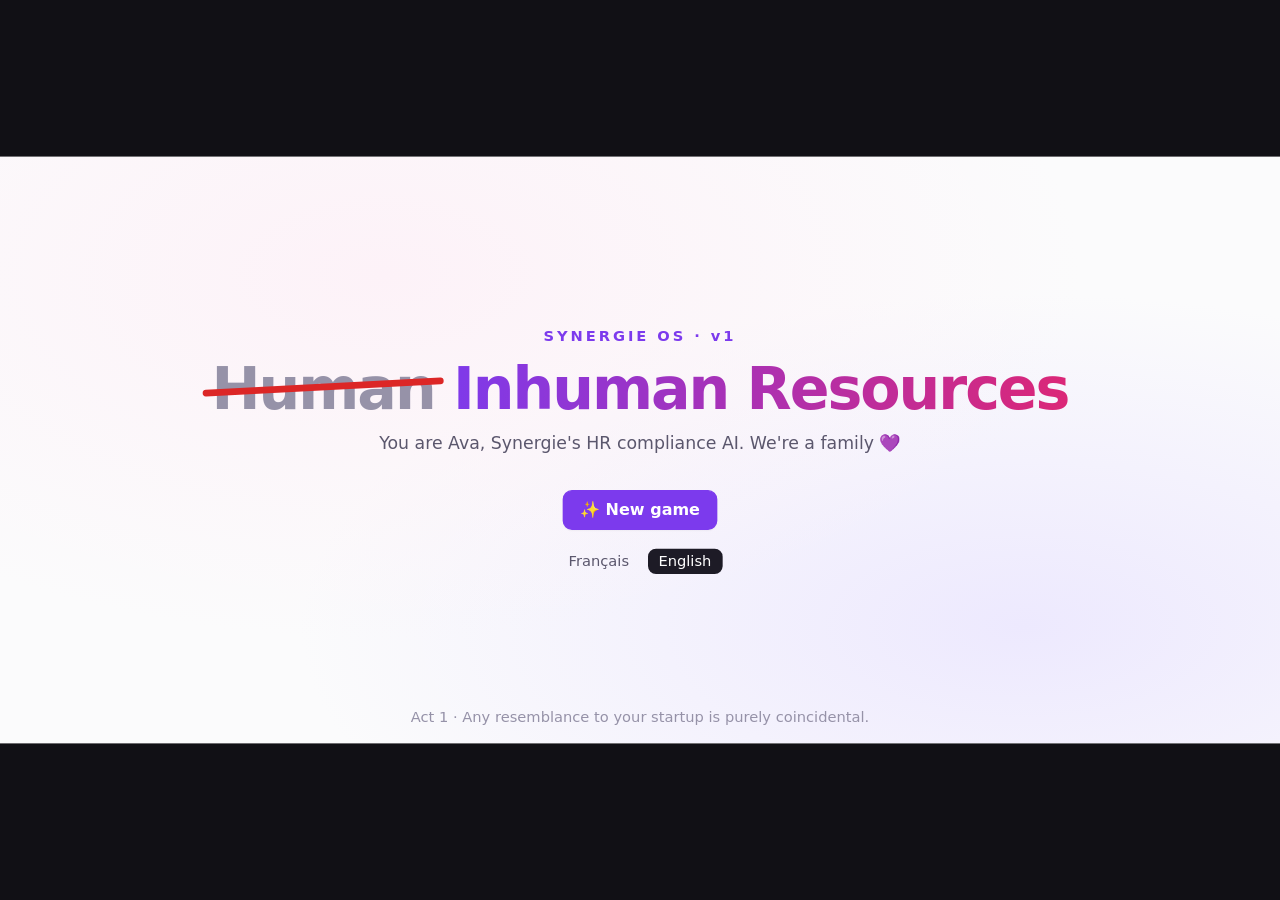
==== jouer/index.html @ 22c77c72 "Site du 2026-10-25 (64e0f0e)" ====
<!doctype html>
<html lang="fr">
<head>
  <meta charset="utf-8" />
  <meta name="viewport" content="width=device-width, initial-scale=1, viewport-fit=cover, user-scalable=no" />
  <meta name="theme-color" content="#111015" />
  <link rel="manifest" href="./manifest.webmanifest" />
  <link rel="icon" type="image/png" href="./icones/icone-192.png" />
  <link rel="apple-touch-icon" href="./icones/icone-180.png" />
  <meta name="apple-mobile-web-app-capable" content="yes" />
  <meta name="mobile-web-app-capable" content="yes" />
  <meta name="apple-mobile-web-app-status-bar-style" content="black-translucent" />
  <meta name="apple-mobile-web-app-title" content="Inhumaines" />
  <title>Ressources Inhumaines</title>
  <script type="module" crossorigin src="./assets/index-CzTpB_Ag.js"></script>
  <link rel="stylesheet" crossorigin href="./assets/index-8-Goravs.css">
</head>
<body>
  <div id="app"></div>
</body>
</html>
---- jouer/assets/index-8-Goravs.css ----
:root{--fond:#fbfbfc;--panneau:#fff;--rail:#1c1a24;--cote:#f4f3f7;--bord:#e8e6ef;--bord-fort:#d9d6e3;--texte:#1d1b26;--texte-2:#5b576d;--texte-3:#9692a8;--violet:#7c3aed;--violet-clair:#f3effe;--violet-moyen:#ddd3fc;--rose:#ec4899;--vert:#16a34a;--vert-clair:#ecfdf3;--rouge:#dc2626;--rouge-clair:#fef2f2;--ambre:#d97706;--ambre-clair:#fffbeb;--cyan:#3ff0ff;--nuit:#0d0b14;--degrade:linear-gradient(135deg, #8b5cf6, #ec4899);--ombre:0 1px 2px #1410280f, 0 2px 8px #1410280a;--ombre-haute:0 12px 40px #1410282e;--r:8px;--mono:ui-monospace, "SF Mono", Menlo, monospace;-webkit-font-smoothing:antialiased;-webkit-tap-highlight-color:transparent;font-family:-apple-system,BlinkMacSystemFont,SF Pro Text,Inter,Segoe UI,system-ui,sans-serif}*{box-sizing:border-box}html,body{overscroll-behavior:none;background:#111015;height:100%;margin:0;overflow:hidden}body{touch-action:manipulation;-webkit-user-select:none;user-select:none}button{font:inherit;color:inherit;cursor:pointer;background:0 0;border:0;padding:0}input{font:inherit}.scene-cadre{position:fixed;inset:0}.scene-zone{top:env(safe-area-inset-top);right:env(safe-area-inset-right);bottom:env(safe-area-inset-bottom);left:env(safe-area-inset-left);justify-content:center;align-items:center;display:flex;position:absolute}.tourner{z-index:100;color:#e2e8f0;text-align:center;font:600 17px/1.4 var(--sans,system-ui);background:#111015;flex-direction:column;justify-content:center;align-items:center;gap:14px;padding:30px;display:flex;position:absolute;inset:0}.tourner-ico{font-size:54px;animation:2.4s ease-in-out infinite tourner}@keyframes tourner{0%,30%{transform:rotate(0)}60%,to{transform:rotate(-90deg)}}.scene{background:var(--fond);width:960px;height:440px;color:var(--texte);transform-origin:50%;flex:none;font-size:12px;line-height:1.4;position:relative;overflow:hidden}.scene.arrondie{border-radius:14px}.bureau{height:100%;display:flex}.rail{background:var(--rail);flex-direction:column;flex:none;align-items:center;gap:6px;width:52px;padding:10px 0 8px;display:flex}.rail-logo{background:var(--degrade);color:#fff;border-radius:9px;place-items:center;width:32px;height:32px;margin-bottom:6px;font-size:15px;font-weight:800;display:grid;box-shadow:0 2px 10px #ec489959}.rail-app{color:#cfcbe0;border-radius:10px;place-items:center;width:38px;height:38px;font-size:17px;transition:background .15s;display:grid;position:relative}.rail-app:hover{background:#ffffff14}.rail-app.on{background:#ffffff24;box-shadow:inset 0 0 0 1px #ffffff1f}.rail-app.on:before{content:"";background:#fff;border-radius:2px;width:3px;position:absolute;top:9px;bottom:9px;left:-7px}.rail-app.rail-console{color:var(--cyan)}.rail-app.rail-console.on{background:#3ff0ff24}.rail-app.rail-console.on:before{background:var(--cyan)}.rail-app .pastille{background:var(--rouge);color:#fff;border:2px solid var(--rail);border-radius:8px;place-items:center;min-width:16px;height:16px;padding:0 4px;font-size:11px;font-weight:700;display:grid;position:absolute;top:-2px;right:-3px}.rail-bas{flex-direction:column;align-items:center;gap:6px;margin-top:auto;display:flex}.rail-ava{cursor:pointer;--c1:var(--cyan);--c2:#0e7490;--halo:34, 211, 238;--pouls:3.2s;background:radial-gradient(circle at 35% 35%, #fff, var(--c1) 45%, var(--c2));width:30px;height:30px;box-shadow:0 0 0 2px var(--rail), 0 0 0 3.5px #22c55e;animation:respire var(--pouls) ease-in-out infinite;border:0;border-radius:50%;padding:0;transition:background .8s;position:relative}.rail-ava.inquiete{--c1:#fbbf24;--c2:#b45309;--halo:251, 191, 36;--pouls:1.8s}.rail-ava.alerte{--c1:#f87171;--c2:#991b1b;--halo:248, 113, 113;--pouls:.9s;box-shadow:0 0 0 2px var(--rail), 0 0 0 3.5px #ef4444}@keyframes respire{0%,to{filter:drop-shadow(0 0 2px rgba(var(--halo), .35));transform:scale(1)}50%{filter:drop-shadow(0 0 9px rgba(var(--halo), .8));transform:scale(1.06)}}.rail-ava.tressaille{animation:.5s linear tressaille}.rail-ava.eclat{animation:.6s ease-out eclat}.rail-ava.vertige{animation:1.5s cubic-bezier(.3,1.4,.5,1) vertige}@keyframes tressaille{0%,to{transform:none}15%{filter:hue-rotate(140deg)saturate(2);transform:translate(-3px)scale(.92)}35%{transform:translate(3px)}55%{transform:translate(-2px)}75%{transform:translate(1px)}}@keyframes eclat{0%{filter:brightness()}30%{filter:brightness(1.8) drop-shadow(0 0 12px rgba(var(--halo), 1));transform:scale(1.15)}to{filter:none;transform:none}}@keyframes vertige{0%{transform:rotate(0)}70%{transform:rotate(1080deg)scale(.8)}85%{transform:rotate(1060deg)scale(1.1)}to{transform:rotate(1080deg)}}.orbe-panneau{z-index:40;color:#e6e3f0;width:250px;box-shadow:var(--ombre-haute);background:#14121c;border:1px solid #2a2638;border-radius:12px;padding:11px 13px;font-size:12px;animation:.18s monte;position:absolute;bottom:8px;left:58px}.orbe-tete{justify-content:space-between;align-items:center;margin-bottom:4px;display:flex}.orbe-tete b{letter-spacing:.08em;text-transform:uppercase;color:var(--cyan);font-size:12px}.orbe-tete .bouton-icone{color:#9a96ad;width:22px;height:22px}.orbe-pensee{color:#fff;margin:4px 0 10px;font-size:12.5px;font-style:italic;line-height:1.4}.orbe-ligne{color:#b9b5c9;justify-content:space-between;align-items:center;gap:10px;padding:3px 0;display:flex}.orbe-ligne b{color:#fff}.orbe-jauge{background:#2a2638;border-radius:3px;flex:1;max-width:120px;height:6px;overflow:hidden}.orbe-jauge i{background:var(--cyan);height:100%;transition:width .6s;display:block}.orbe-jauge i.inquiete{background:#fbbf24}.orbe-jauge i.alerte{background:#ef4444}.orbe-sous{text-transform:uppercase;letter-spacing:.08em;color:#7d7891;margin-top:8px;font-size:11px}.orbe-gens{flex-wrap:wrap;gap:6px;margin-top:4px;display:flex}.orbe-gens span{align-items:center;gap:4px;display:inline-flex}.orbe-gens i{color:#7d7891}.principal{flex-direction:column;flex:1;min-width:0;display:flex}.barre{border-bottom:1px solid var(--bord);background:var(--panneau);flex:none;align-items:center;gap:10px;height:38px;padding:0 12px;display:flex}.recherche{background:var(--cote);max-width:360px;height:26px;color:var(--texte-3);border-radius:7px;flex:1;align-items:center;gap:6px;padding:0 9px;font-size:11.5px;display:flex}.kbd{border:1px solid var(--bord-fort);background:#fff;border-radius:4px;margin-left:auto;padding:0 4px;font-size:11px}.barre-droite{align-items:center;gap:8px;margin-left:auto;display:flex}.puce{white-space:nowrap;border-radius:7px;align-items:center;gap:5px;height:24px;padding:0 8px;font-size:11px;font-weight:600;display:flex}.puce.jour{background:var(--violet-clair);color:var(--violet)}.puce.heure{background:var(--cote);color:var(--texte);font-variant-numeric:tabular-nums;justify-content:center;min-width:62px}.puce.v2{background:var(--rouge-clair);color:var(--rouge)}.puce.credits{background:var(--ambre-clair);color:var(--ambre)}.bouton-icone{width:28px;height:28px;color:var(--texte-2);border-radius:7px;place-items:center;font-size:14px;display:grid}.bouton-icone:hover{background:var(--cote)}.epingle{color:#86198f;cursor:pointer;background:linear-gradient(90deg,#fdf2f8,#f5f3ff);border-bottom:1px solid #f0e4f5;flex:none;align-items:center;gap:7px;padding:5px 12px;font-size:11.5px;display:flex}.epingle b{font-weight:700}.epingle span.txt{white-space:nowrap;text-overflow:ellipsis;flex:1;overflow:hidden}.epingle{animation:.6s cubic-bezier(.2,.9,.3,1.2) epingle-arrive,1.6s ease-out .3s epingle-lueur}.epingle .punaise{animation:.7s cubic-bezier(.3,1.6,.5,1) .15s both punaise;display:inline-block}.epingle span.txt{animation:.5s ease-out .2s both epingle-texte}@keyframes epingle-arrive{0%{opacity:0;transform:translateY(-100%)}to{opacity:1;transform:none}}@keyframes epingle-lueur{0%{box-shadow:inset 0 0 0 999px #d946ef38}to{box-shadow:inset 0 0 0 999px #d946ef00}}@keyframes punaise{0%{opacity:0;transform:translateY(-14px)rotate(-35deg)scale(1.4)}60%{opacity:1;transform:translateY(1px)rotate(8deg)scale(.95)}to{transform:none}}@keyframes epingle-texte{0%{opacity:0;transform:translate(10px)}to{opacity:1;transform:none}}.appli{flex:1;min-height:0;display:flex;position:relative}.avatar{color:#fff;border-radius:50%;flex:none;place-items:center;font-weight:700;display:grid;position:relative}.avatar.carre{border-radius:28%}.tag{white-space:nowrap;border-radius:5px;align-items:center;gap:3px;padding:1px 6px;font-size:11px;font-weight:600;display:inline-flex}.tag.frais{color:#6d28d9;background:#ede9fe}.tag.conge{color:#166534;background:#dcfce7}.tag.teletravail{color:#075985;background:#e0f2fe}.tag.materiel{color:#92400e;background:#fef3c7}.tag.contestation{color:#991b1b;background:#fee2e2}.tag.formation{color:#9d174d;background:#fce7f3}.tag.autre{color:#475569;background:#f1f5f9}.bouton{border:1px solid var(--bord-fort);white-space:nowrap;background:#fff;border-radius:7px;align-items:center;gap:6px;height:30px;padding:0 12px;font-size:12px;font-weight:600;display:inline-flex;box-shadow:0 1px 1px #00000008}.bouton:hover{background:var(--cote)}.bouton.primaire{background:var(--violet);color:#fff;border-color:var(--violet)}.bouton.primaire:hover{background:#6d28d9}.bouton.valider{background:var(--vert);color:#fff;border-color:var(--vert)}.bouton.valider:hover{background:#15803d}.bouton.refuser{color:var(--rouge);border-color:#fecaca}.bouton.refuser:hover{background:var(--rouge-clair)}.bouton.ia{color:var(--violet);border-color:var(--violet-moyen);background:linear-gradient(90deg,#f5f3ff,#fdf2f8)}.bouton:disabled{opacity:.45;pointer-events:none}.vide{text-align:center;color:var(--texte-3);margin:auto;padding:20px}.vide .grand{margin-bottom:6px;font-size:34px}.vide b{color:var(--texte-2);margin-bottom:2px;font-size:13px;display:block}.defile{scrollbar-width:none;overflow-y:auto}.defile::-webkit-scrollbar{display:none}.sous{color:var(--texte-3);font-size:11px}.liste{border-right:1px solid var(--bord);background:var(--panneau);flex-direction:column;flex:none;width:228px;display:flex}.liste-tete{border-bottom:1px solid var(--bord);align-items:center;gap:6px;padding:9px 12px 7px;display:flex}.liste-tete h2{margin:0;font-size:13px}.compte{background:var(--cote);color:var(--texte-2);border-radius:9px;padding:0 7px;font-size:11px;font-weight:600}.filtres{border-bottom:1px solid var(--bord);gap:4px;padding:6px 10px;display:flex}.filtre{color:var(--texte-2);border-radius:6px;padding:2px 8px;font-size:11px;font-weight:500}.filtre.on{background:var(--texte);color:#fff}.ligne{cursor:pointer;border-bottom:1px solid #f3f2f7;align-items:center;gap:9px;padding:8px 12px;display:flex;position:relative}.ligne:hover{background:#faf9fd}.ligne.on{background:var(--violet-clair)}.ligne.on:before{content:"";background:var(--violet);width:3px;position:absolute;top:0;bottom:0;left:0}.ligne.nouveau .ligne-titre:after{content:"";background:var(--violet);vertical-align:middle;border-radius:50%;width:6px;height:6px;margin-left:5px;display:inline-block}.ligne-corps{flex:1;min-width:0}.ligne-titre{white-space:nowrap;text-overflow:ellipsis;font-size:12px;font-weight:600;overflow:hidden}.ligne-sous{align-items:center;gap:5px;margin-top:2px;display:flex}.ligne-sous .sous{white-space:nowrap;text-overflow:ellipsis;overflow:hidden}.etat{text-align:center;flex:none;width:18px;font-size:15px}.ligne.traite{opacity:.55}.attente{border-top:1px solid var(--bord);color:var(--texte-3);align-items:center;gap:8px;margin-top:auto;padding:8px 12px;font-size:11px;display:flex}.fiche{flex-direction:column;flex:1;min-width:0;display:flex;position:relative}.fiche-defile{flex-direction:column;flex:1;gap:8px;padding:10px 14px 8px;display:flex}.fil{color:var(--texte-3);align-items:center;gap:4px;font-size:11px;display:flex}.fil b{color:var(--texte-2);font-weight:600}.fiche-tete{align-items:center;gap:8px;display:flex}.fiche-tete h1{letter-spacing:-.01em;margin:0;font-size:16px}.montant{color:var(--violet);font-variant-numeric:tabular-nums;margin-left:auto;font-size:16px;font-weight:700}.statut{background:var(--ambre-clair);color:#92400e;white-space:nowrap;border-radius:10px;padding:2px 8px;font-size:11px;font-weight:600}.statut.ok{background:var(--vert-clair);color:#166534}.statut.non{background:var(--rouge-clair);color:#991b1b}.demandeur{background:var(--panneau);border:1px solid var(--bord);border-radius:var(--r);align-items:center;gap:10px;padding:8px 10px;display:flex}.visio{border-radius:10px;flex:none;width:44px;height:44px;position:relative;overflow:hidden}.visio .rec{background:#ef4444;border-radius:50%;width:7px;height:7px;animation:1.6s infinite rec;position:absolute;top:4px;right:4px;box-shadow:0 0 0 2px #ffffffb3}@keyframes rec{50%{opacity:.3}}.bulle{background:var(--cote);color:var(--texte);border-radius:3px 10px 10px;flex:1;padding:6px 9px;font-size:12px}.kpis{text-align:right;flex:none;gap:12px;display:flex}.kpi{color:var(--texte-3);font-size:11px;line-height:1.2}.kpi b{color:var(--texte);font-size:13px;display:block}.pieces{grid-template-columns:repeat(auto-fit,minmax(170px,1fr));gap:8px;display:grid}.piece{background:var(--panneau);border:1px solid var(--bord);border-radius:var(--r);min-width:0;box-shadow:var(--ombre);padding:7px 9px 8px}.piece-tete{color:var(--texte-2);align-items:center;gap:6px;margin-bottom:4px;font-size:11px;font-weight:600;display:flex}.piece-tete .ico{color:#fff;border-radius:3px;flex:none;place-items:center;width:18px;height:20px;font-size:8px;font-weight:800;display:grid}.champ{cursor:pointer;border-radius:5px;align-items:center;gap:6px;min-height:26px;margin:0 -5px;padding:4px 5px;font-size:11.5px;transition:background .12s;display:flex}.champ:hover{background:#f7f5fc}.champ .lab{color:var(--texte-3);flex:0 auto;min-width:64px;max-width:55%}.champ .val{text-align:right;overflow-wrap:anywhere;flex:1;min-width:0;font-weight:600}.champ.choisi{background:#fef9c3;box-shadow:inset 0 0 0 1.5px #facc15}.champ.relie{background:#fee2e2;box-shadow:inset 0 0 0 1.5px #f87171}.champ.secoue{animation:.3s secoue}@keyframes secoue{25%{transform:translate(-3px)}75%{transform:translate(3px)}}.piece-note{color:var(--texte-3);border-top:1px dashed var(--bord);margin-top:4px;padding-top:4px;font-size:11px;font-style:italic}.aide-lien{color:var(--texte-3);align-items:center;gap:5px;font-size:11px;display:flex}.trouvees{flex-direction:column;gap:4px;display:flex}.trouvee{background:var(--rouge-clair);color:#b91c1c;border:1px solid #fecaca;border-radius:6px;align-items:center;gap:6px;padding:4px 8px;font-size:11.5px;font-weight:600;display:flex}.actions{border-top:1px solid var(--bord);background:var(--panneau);flex:none;align-items:center;gap:7px;padding:8px 14px;display:flex}.verdict{color:var(--texte-2);align-items:center;gap:8px;font-size:12px;display:flex}.tampon{letter-spacing:.08em;pointer-events:none;opacity:.88;z-index:3;border:4px solid;border-radius:8px;padding:2px 12px;font-size:26px;font-weight:900;animation:.28s cubic-bezier(.2,1.6,.4,1) tampon;position:absolute;top:46px;right:26px;transform:rotate(-14deg)scale(1)}.tampon.ok{color:var(--vert);border-color:var(--vert)}.tampon.non{color:var(--rouge);border-color:var(--rouge)}@keyframes tampon{0%{opacity:0;transform:rotate(-14deg)scale(2.4)}}.voile{z-index:20;-webkit-backdrop-filter:blur(1.5px);backdrop-filter:blur(1.5px);background:#14102847;justify-content:center;align-items:center;animation:.15s fondu;display:flex;position:absolute;inset:0}@keyframes fondu{0%{opacity:0}}.modale{background:var(--panneau);width:470px;max-width:calc(100% - 24px);max-height:380px;box-shadow:var(--ombre-haute);border-radius:12px;flex-direction:column;animation:.18s monte;display:flex;overflow:hidden}@keyframes monte{0%{opacity:0;transform:translateY(8px)}}.modale-tete{border-bottom:1px solid var(--bord);padding:12px 14px 8px}.modale-tete h3{margin:0;font-size:14px}.modale-corps{padding:6px;overflow-y:auto}.modale-section{text-transform:uppercase;letter-spacing:.06em;color:var(--texte-3);padding:8px 8px 4px;font-size:11px;font-weight:700}.motif{text-align:left;border-radius:7px;align-items:flex-start;gap:8px;width:100%;padding:7px 8px;font-size:12px;display:flex}.motif:hover{background:var(--violet-clair)}.motif .code{font-family:var(--mono);color:var(--violet);background:var(--violet-clair);border-radius:4px;flex:none;margin-top:1px;padding:1px 5px;font-size:11px}.modale-pied{border-top:1px solid var(--bord);justify-content:flex-end;gap:6px;padding:8px 12px;display:flex}.chat-cote{color:#e9dcea;background:#3f0e40;flex-direction:column;flex:none;width:190px;padding:10px 0;display:flex}.chat-cote.theme{background:#19171d}.chat-espace{color:#fff;border-bottom:1px solid #ffffff1a;align-items:center;gap:6px;margin-bottom:6px;padding:0 14px 8px;font-size:14px;font-weight:800;display:flex}.chat-section{opacity:.7;padding:8px 14px 3px;font-size:11px;font-weight:600}.canal{opacity:.8;cursor:pointer;align-items:center;gap:6px;padding:3px 14px;font-size:12.5px;display:flex}.canal:hover{background:#ffffff0f}.canal.on{opacity:1;color:#fff;background:#1164a3}.canal.nonlu{opacity:1;color:#fff;font-weight:700}.canal .n{color:#fff;background:#e01e5a;border-radius:9px;margin-left:auto;padding:0 6px;font-size:11px;font-weight:700}.chat-fil{background:#fff;flex-direction:column;flex:1;min-width:0;display:flex}.chat-tete{border-bottom:1px solid var(--bord);flex:none;align-items:center;gap:8px;height:40px;padding:0 14px;font-size:13.5px;font-weight:800;display:flex}.chat-msgs{flex-direction:column;flex:1;padding:10px 0 6px;display:flex}.msg{gap:9px;padding:4px 16px;display:flex}.msg:hover{background:#f8f8f8}.msg-corps{min-width:0}.msg-qui{font-size:12.5px;font-weight:800}.msg-qui .h{color:var(--texte-3);margin-left:5px;font-size:11px;font-weight:400}.msg-texte{color:#1d1c1d;white-space:pre-wrap;font-size:12.5px}.msg.suite{padding-top:0}.reactions{flex-wrap:wrap;gap:4px;margin-top:3px;display:flex;position:relative}.reaction{border:1px solid var(--bord);color:var(--texte-2);cursor:pointer;background:#f8f8fa;border-radius:10px;padding:1px 7px;font-size:11.5px}.reaction:hover{border-color:#c4b5fd}.reaction.mienne{color:#4c1d95;background:#ede9fe;border-color:#8b5cf6;font-weight:600}.reaction.ajouter{opacity:.5}.reaction.ajouter:hover{opacity:1}.msg-texte{cursor:pointer}.jour-sep{text-align:center;margin:8px 0;position:relative}.jour-sep span{border:1px solid var(--bord);z-index:1;background:#fff;border-radius:12px;padding:2px 10px;font-size:11px;font-weight:700;position:relative}.jour-sep:before{content:"";border-top:1px solid var(--bord);position:absolute;top:50%;left:0;right:0}.chat-saisie{border:1px solid var(--bord-fort);color:var(--texte-3);border-radius:8px;justify-content:space-between;margin:0 14px 10px;padding:8px 10px;font-size:12px;display:flex}.wiki-cote{background:#f7f7f5;border-right:1px solid #ebebea;flex-direction:column;flex:none;gap:1px;width:200px;padding:10px 6px;display:flex}.wiki-espace{color:#37352f;align-items:center;gap:7px;padding:4px 8px 10px;font-size:12.5px;font-weight:600;display:flex}.wiki-page{color:#5f5e5b;cursor:pointer;white-space:nowrap;text-overflow:ellipsis;border-radius:5px;align-items:center;gap:7px;padding:4px 8px;font-size:12.5px;display:flex;overflow:hidden}.wiki-page:hover{background:#ebebea}.wiki-page.on{color:#37352f;background:#ebebea;font-weight:600}.wiki-doc{color:#37352f;background:#fff;flex:1;padding:22px 44px 30px}.wiki-icone{margin-bottom:6px;font-size:38px;line-height:1}.wiki-doc h1{letter-spacing:-.02em;margin:0 0 12px;font-size:26px;font-weight:700}.wiki-doc h2{margin:16px 0 4px;font-size:16px;font-weight:600}.wiki-doc p{margin:4px 0;font-size:13px;line-height:1.55}.wiki-doc ul{margin:4px 0;padding-left:20px;font-size:13px;line-height:1.6}.wiki-callout{background:#f1f1ef;border-radius:5px;gap:10px;margin:8px 0;padding:10px 12px;font-size:13px;line-height:1.5;display:flex}.wiki-citation{border-left:3px solid #37352f;margin:8px 0;padding:2px 12px;font-size:14px}.wiki-citation .auteur{color:#9b9a97;margin-top:2px;font-size:11.5px;display:block}.regle{border-bottom:1px solid #f1f1ef;gap:10px;padding:8px 0;font-size:13px;display:flex}.regle .code{font-family:var(--mono);color:#eb5757;background:#87837826;border-radius:3px;flex:none;height:fit-content;margin-top:2px;padding:1px 5px;font-size:11px}.regle .titre{font-weight:600}.regle .src{color:#9b9a97;font-size:11px}.regle.neuve .titre:after{content:"Nouveau";color:#fff;vertical-align:1px;background:#eb5757;border-radius:3px;margin-left:6px;padding:1px 5px;font-size:11px;font-weight:600}.mail-liste{border-right:1px solid var(--bord);background:#fff;flex-direction:column;flex:none;width:290px;display:flex}.mail-ligne{cursor:pointer;border-bottom:1px solid #f3f2f7;padding:8px 12px}.mail-ligne:hover{background:#fafafa}.mail-ligne.on{background:#eef2ff}.mail-ligne.nonlu .mail-de,.mail-ligne.nonlu .mail-objet{color:var(--texte);font-weight:700}.mail-de{color:var(--texte-2);justify-content:space-between;font-size:12px;display:flex}.mail-objet{color:var(--texte-2);white-space:nowrap;text-overflow:ellipsis;font-size:12px;overflow:hidden}.mail-apercu{color:var(--texte-3);white-space:nowrap;text-overflow:ellipsis;font-size:11px;overflow:hidden}.mail-lecture{background:#fff;flex:1;padding:18px 26px}.mail-lecture h1{letter-spacing:-.01em;margin:0 0 10px;font-size:18px}.mail-meta{border-bottom:1px solid var(--bord);align-items:center;gap:10px;margin-bottom:14px;padding-bottom:12px;display:flex}.mail-corps p{margin:0 0 10px;font-size:13px;line-height:1.6}.pulse{flex:1;grid-template-columns:repeat(4,1fr);grid-auto-rows:min-content;gap:10px;padding:14px 16px;display:grid}.carte{border:1px solid var(--bord);box-shadow:var(--ombre);background:#fff;border-radius:10px;padding:11px 13px}.carte h4{color:var(--texte-3);justify-content:space-between;margin:0;font-size:11px;font-weight:600;display:flex}.carte .grand{letter-spacing:-.02em;font-variant-numeric:tabular-nums;margin-top:2px;font-size:26px;font-weight:700}.carte .petit{color:var(--texte-3);font-size:11px}.jauge{background:var(--cote);border-radius:3px;height:6px;margin-top:8px;overflow:hidden}.jauge i{border-radius:3px;height:100%;display:block}.carte.large{grid-column:span 2}.carte.pleine{grid-column:span 4}.console{background:var(--nuit);color:#a5f3fc;font-family:var(--mono);flex-direction:column;flex:1;min-width:0;font-size:12px;display:flex}.console-onglets{border-bottom:1px solid #23202f;gap:2px;padding:6px 10px 0;display:flex}.console-onglet{color:#7d7891;border-radius:6px 6px 0 0;padding:5px 10px;font-size:11px}.console-onglet.on{color:var(--cyan);background:#17141f}.console-sortie{white-space:pre-wrap;flex:1;padding:10px 14px;line-height:1.5;position:relative}.console-sortie .cmd{color:#fff}.console-sortie .ok{color:#4ade80}.console-sortie .att{color:#fde047}.console-sortie .err{color:#f87171}.console-sortie .gris{color:#6b6680}.console-bas{border-top:1px solid #23202f;flex-direction:column;gap:7px;padding:8px 12px;display:flex}.console-saisie{color:var(--cyan);align-items:center;gap:6px;display:flex}.console-saisie input{color:#fff;font-family:var(--mono);background:0 0;border:0;outline:0;flex:1;font-size:12px}.console-puces{flex-wrap:wrap;gap:5px;display:flex}.console-puce{color:var(--cyan);font-size:11px;font-family:var(--mono);border:1px solid #2d6e78;border-radius:6px;padding:3px 8px}.console-puce:hover{background:#3ff0ff1a}.console-cote{width:200px;font-family:var(--mono);color:#9a96ad;background:#110e19;border-left:1px solid #23202f;flex-direction:column;flex:none;gap:12px;padding:12px;font-size:11px;display:flex}.risque .barre-r{background:#23202f;border-radius:4px;height:7px;margin-top:5px;overflow:hidden}.risque .barre-r i{background:linear-gradient(90deg,#fde047,#ef4444);height:100%;display:block}.curseur{background:var(--cyan);vertical-align:-2px;width:7px;height:13px;animation:1s steps(2,end) infinite cligne;display:inline-block}@keyframes cligne{50%{opacity:0}}.derive-1 .rail-logo{animation:6s infinite glitch}.derive-2 .scene-glitch{display:block}.scene-glitch{pointer-events:none;z-index:50;background:repeating-linear-gradient(0deg,#0000 0 3px,#00000006 3px 4px);display:none;position:absolute;inset:0}.scene-glitch:before,.scene-glitch:after{content:"";opacity:0;height:2px;position:absolute;left:0;right:0}.scene-glitch:before{background:var(--cyan);animation:7s infinite ligne}.scene-glitch:after{background:#ff3b3b;animation:9s 2s infinite ligne}@keyframes ligne{0%,92%{opacity:0;top:20%}93%{opacity:.8;top:31%}95%{opacity:.6;top:64%}97%{opacity:0}}@keyframes glitch{0%,12%,to{text-shadow:none;clip-path:none;transform:none}2%{text-shadow:2px 0 #22d3ee,-2px 0 #f0f;transform:translate(-2px)skew(12deg)}4%{clip-path:inset(30% 0 20%);transform:translate(2px)}6%{text-shadow:-2px 0 #22d3ee,2px 0 #f0f;transform:translate(-1px)skew(-8deg)}8%{clip-path:inset(0 0 55%);transform:none}10%{text-shadow:1px 0 #f0f;transform:translate(1px)}}.toasts{z-index:60;pointer-events:none;flex-direction:column;align-items:flex-end;gap:6px;display:flex;position:absolute;top:44px;right:14px}.toast{color:#fff;box-shadow:var(--ombre-haute);background:#1d1b26;border-radius:9px;align-items:center;gap:8px;max-width:380px;padding:7px 12px;font-size:12px;animation:.25s cubic-bezier(.2,1.3,.4,1) toast;display:flex}.toast.cliquable{cursor:pointer;pointer-events:auto}.toast.cliquable:hover{background:#2a2738}.toast.cliquable:active{transform:scale(.97)}.toast .avatar{flex:none}.toast-texte{min-width:0;line-height:1.35}.toast-texte b{color:#c4b5fd;font-size:11px;display:block}.toast-aller{opacity:.6;margin-left:auto;padding-left:4px;font-size:18px}.toast.ok{background:#14532d}.toast.faute{background:#7f1d1d}.toast.rogue{background:var(--nuit);color:var(--cyan);font-family:var(--mono);border:1px solid #2d6e78}@keyframes toast{0%{opacity:0;transform:translateY(-10px)}}.plein{z-index:30;flex-direction:column;justify-content:center;align-items:center;display:flex;position:absolute;inset:0}.plein.defile{justify-content:flex-start;padding-block:12px}.plein.defile>*{flex:none;margin-block:auto}.titre-ecran{background:radial-gradient(at 30% 20%,#fdf2f8,#0000 55%),radial-gradient(at 80% 80%,#ede9fe,#0000 50%),#fbfbfc}.titre-logo{letter-spacing:-.035em;text-align:center;font-size:44px;font-weight:800;line-height:1}.titre-logo .barre-txt{animation:.4s ease-out .95s both grise;display:inline-block;position:relative}.titre-logo .barre-txt:after{content:"";background:var(--rouge);transform-origin:0;border-radius:3px;height:5px;animation:.3s cubic-bezier(.6,0,.4,1) .9s forwards feutre;position:absolute;top:52%;left:-4%;right:-4%;transform:rotate(-3deg)scaleX(0)}.titre-neuf{vertical-align:baseline;grid-template-columns:0fr;animation:.6s cubic-bezier(.3,1.2,.4,1) 1.45s forwards deplie;display:inline-grid}.titre-neuf>span{white-space:nowrap;background:linear-gradient(90deg,#7c3aed,#db2777);color:#0000;-webkit-background-clip:text;background-clip:text;min-width:0;overflow:hidden}.titre-ecran>:nth-child(n+3){animation:.5s ease-out 2s both apparait}@keyframes feutre{to{transform:rotate(-3deg)scaleX(1)}}@keyframes grise{to{color:var(--texte-3)}}@keyframes deplie{to{grid-template-columns:1fr}}@keyframes apparait{0%{opacity:0;transform:translateY(6px)}to{opacity:1;transform:none}}.titre-sous{color:var(--texte-2);margin-top:10px;font-size:13px}.titre-menu{gap:8px;margin-top:26px;display:flex}.titre-pied{color:var(--texte-3);gap:14px;font-size:11px;display:flex;position:absolute;bottom:12px}.intro{background:var(--nuit);color:#a5f3fc;font-family:var(--mono);justify-content:flex-start;align-items:flex-start;padding:40px 80px}.intro .ligne-intro{white-space:pre-wrap;font-size:14px;line-height:1.8;animation:.4s fondu}.intro .suite{position:absolute;bottom:24px;right:30px}.bilan{background:#f4f3f8;justify-content:flex-start;padding:14px 0;overflow-y:auto}.bilan-feuille{width:900px;max-width:calc(100% - 24px);box-shadow:var(--ombre-haute);background:#fff;border-radius:12px;padding:18px 22px}.bilan-feuille h1{letter-spacing:-.01em;margin:0;font-size:20px}.bilan-ligne{border-bottom:1px solid #f3f2f7;justify-content:space-between;padding:5px 0;font-size:12.5px;display:flex}.bilan-ligne b{font-variant-numeric:tabular-nums}.bilan-section{text-transform:uppercase;letter-spacing:.07em;color:var(--texte-3);margin-top:12px;font-size:11px;font-weight:700}.nouvelle{color:var(--texte-2);padding:4px 0;font-size:12.5px}.achat{border:1px solid var(--bord);cursor:pointer;border-radius:7px;align-items:center;gap:10px;margin-top:5px;padding:6px 8px;display:flex}.achat.on{border-color:var(--violet);background:var(--violet-clair)}.achat.rogue{background:#f0fdff;border-color:#2d6e78}.achat.rogue.on{background:#cffafe}.achat .prix{color:var(--ambre);margin-left:auto;font-weight:700}.audit{background:var(--nuit);color:#fecaca;font-family:var(--mono)}.audit-boite{background:#160a10;border:1px solid #7f1d1d;border-radius:12px;width:600px;max-width:calc(100% - 24px);padding:18px 22px;box-shadow:0 0 40px #dc262640}.audit-boite h2{color:#f87171;letter-spacing:.1em;margin:0 0 10px;font-size:14px}.audit-q{color:#fff;margin:10px 0;font-size:13.5px;line-height:1.5}.audit-r{text-align:left;color:#fecaca;width:100%;font-family:var(--mono);border:1px solid #4c1d24;border-radius:7px;margin-top:6px;padding:7px 10px;font-size:12px;display:block}.audit-r:hover{background:#2a0f16;border-color:#f87171}.fin-ecran{background:var(--nuit);color:#e2e8f0;text-align:left;justify-content:flex-start;align-items:flex-start;padding:30px 90px;overflow-y:auto}.fin-ecran h1{color:var(--cyan);font-family:var(--mono);letter-spacing:.06em;font-size:18px}.fin-ecran p{margin:0 0 8px;font-size:13.5px;line-height:1.7;animation:.6s backwards fondu}.guide{z-index:15;background:var(--panneau);width:196px;box-shadow:var(--ombre-haute), 0 0 0 1.5px #8b5cf6;border-radius:12px;gap:9px;padding:11px 12px;animation:.25s monte;display:flex;position:absolute;bottom:34px;left:6px}.guide-corps{flex:1;min-width:0}.guide-tete{align-items:center;gap:6px;font-size:12px;display:flex}.guide-tete .sous{margin-left:auto;font-size:11px}.guide-texte{margin-top:6px;font-size:11px;line-height:1.45}.guide-pied{justify-content:flex-end;margin-top:7px;display:flex}.lien-discret{color:var(--texte-3);font-size:11px;text-decoration:underline}.fin-ecran{cursor:pointer}.fin-suite{font-family:var(--mono);opacity:.7;color:var(--cyan)!important;font-size:11.5px!important;animation:1.4s infinite clignote!important}.fin-boutons{gap:8px;margin-top:10px;padding-bottom:20px;animation:.6s backwards fondu;display:flex}@keyframes clignote{50%{opacity:.25}}.console.connexion{flex:1;place-items:center;display:grid}.connexion-boite{width:340px;font-family:var(--mono);color:#cbd5e1;font-size:12.5px}.connexion-logo{color:var(--cyan);text-shadow:0 0 18px #3ff0ff80;font-size:30px}.connexion-titre{color:var(--cyan);letter-spacing:.12em;margin:6px 0 14px;font-size:11px}.connexion-ligne{align-items:center;gap:8px;margin:5px 0;display:flex}.connexion-ligne input{color:#fff;font:inherit;background:0 0;border:none;border-bottom:1px solid #2d6e78;outline:none;flex:1;padding:2px 0}.connexion-aide{color:#8b87a0;min-height:34px;margin-top:14px;font-size:11px;line-height:1.5}.connexion-ligne.secoue{animation:.3s secoue}.bilan-colonnes{grid-template-columns:1fr 1fr;gap:26px;display:grid}.bilan-pied{justify-content:flex-end;margin-top:12px;display:flex}.fin-profil{background:#3ff0ff0d;border:1px solid #2d6e78;border-radius:10px;margin-top:14px;padding:12px 14px;animation:.8s backwards fondu}.fin-profil b{color:var(--cyan);font-family:var(--mono);letter-spacing:.04em;font-size:12.5px}.fin-profil p{margin:6px 0 0!important}.recherche{cursor:pointer}.palette-voile{align-items:flex-start;padding-top:34px}.palette{background:var(--panneau);width:520px;max-width:calc(100% - 24px);box-shadow:var(--ombre-haute);border-radius:12px;animation:.15s monte;overflow:hidden}.palette-saisie{border-bottom:1px solid var(--bord);align-items:center;gap:8px;padding:10px 12px;font-size:13px;display:flex}.palette-saisie input{font:inherit;color:var(--texte);background:0 0;border:none;outline:none;flex:1}.palette-liste{max-height:260px;padding:4px;overflow-y:auto}.palette-res{cursor:pointer;border-radius:7px;align-items:center;gap:8px;padding:7px 9px;font-size:12.5px;display:flex}.palette-res.on{background:var(--violet-clair)}.palette-ico{text-align:center;flex:none;width:18px}.palette-titre{white-space:nowrap;text-overflow:ellipsis;max-width:250px;font-weight:600;overflow:hidden}.palette-sous{color:var(--texte-3);white-space:nowrap;text-overflow:ellipsis;flex:1;font-size:11px;overflow:hidden}.palette-vide{color:var(--texte-3);text-align:center;padding:14px;font-size:12px}.touche{background:#ffffff38;border-radius:4px;margin-left:6px;padding:0 4px;font-size:11px;font-weight:600;display:none}.bouton.refuser .touche{background:#dc26261a}@media (hover:hover) and (pointer:fine){.touche{display:inline-block}}.chat-repondre{margin:0 14px 10px;position:relative}.chat-bulle{color:#6d28d9;background:#faf7ff;border:1px solid #c4b5fd;border-radius:10px;justify-content:space-between;align-items:center;gap:8px;width:100%;padding:9px 12px;font-size:13px;font-weight:600;animation:2s ease-in-out infinite pulse-bulle;display:flex;box-shadow:0 0 0 3px #8b5cf614}.chat-bulle.on{background:#f3eeff;animation:none}.chat-bulle .n{color:#fff;background:#8b5cf6;border-radius:9px;padding:0 7px;font-size:11px}@keyframes pulse-bulle{50%{box-shadow:0 0 0 5px #8b5cf629}}.chat-reponses{z-index:15;background:#faf7ff;border:1px solid #c4b5fd;border-radius:10px;flex-direction:column;gap:5px;max-height:230px;padding:8px;display:flex;position:absolute;bottom:calc(100% + 6px);left:0;right:0;overflow-y:auto;box-shadow:0 10px 30px #0f0a2833}.chat-reponses-titre{color:#6d28d9;padding:0 2px 2px;font-size:11.5px;font-weight:700}.chat-reponse{text-align:left;border:1px solid var(--bord-fort);color:var(--texte);cursor:pointer;background:#fff;border-radius:8px;padding:7px 10px;font-size:13px;line-height:1.35}.chat-reponse:hover{background:#f5f0ff;border-color:#8b5cf6}.canal .n.attend{background:#8b5cf6}.a-repondre{color:#6d28d9;vertical-align:1px;background:#ede9fe;border-radius:4px;margin-right:5px;padding:0 5px;font-size:11px;font-weight:700;display:inline-block}.mail-brouillons{border-top:1px solid var(--bord);flex-direction:column;gap:7px;margin-top:16px;padding-top:12px;display:flex}.mail-brouillon{text-align:left;border:1px solid var(--bord-fort);color:var(--texte);cursor:pointer;background:#fff;border-radius:10px;padding:9px 12px;font-size:13px;line-height:1.45}.mail-brouillon:hover{background:#faf7ff;border-color:#8b5cf6}.mail-fil{flex-direction:column;gap:8px;margin-top:16px;display:flex}.mail-envoye{background:#faf7ff;border-left:3px solid #8b5cf6;border-radius:0 8px 8px 0;padding:8px 12px;font-size:13px;line-height:1.5}.mail-envoye.recu{background:#f8fafc;border-left-color:#94a3b8}.mail-envoye p{margin:4px 0 0}.mail-ignore{color:var(--texte-3);margin-top:16px;font-size:12px;font-style:italic}.demande{background:#faf7ff;border:1px solid #ddd6fe;border-radius:10px;margin-bottom:14px;padding:10px 12px;font-size:13px;line-height:1.45}.demande.commentaire{background:#fffbeb;border-color:#fde68a;border-left-style:solid;border-left-width:3px}.demande.faite{opacity:.92}.demande-tete{align-items:center;gap:7px;margin-bottom:4px;display:flex}.demande-tete .sous{color:var(--texte-3);font-size:11px}.demande-tete .a-repondre{margin-left:auto}.demande-texte p{margin:3px 0}.demande-options{flex-direction:column;gap:6px;margin-top:8px;display:flex}.demande-option{text-align:left;border:1px solid var(--bord-fort);color:var(--texte);cursor:pointer;background:#fff;border-radius:8px;padding:7px 10px;font-size:13px;line-height:1.4}.demande-option:hover{background:#f5f0ff;border-color:#8b5cf6}.demande-choisi{color:#4c1d95;background:#ede9fe;border-radius:8px;margin-top:8px;padding:6px 10px}.demande-reponse{border:1px solid var(--bord);background:#fff;border-radius:8px;margin-top:6px;padding:6px 10px}.wiki-attend{margin-left:4px;font-size:11px}.pulse-rapport{grid-column:1/-1}.console-requete{background:#0b1d26;border:1px solid #3ff0ff55;border-radius:6px;margin-bottom:8px;padding:8px 10px}.console-requete-de{color:#3ff0ff;margin-bottom:3px;font-size:11px}.console-requete-texte{color:#e2e8f0;white-space:pre-wrap;margin-bottom:6px}.console-puce.choix{color:#3ff0ff;border-color:#3ff0ff}@media (width<=900px){.replie{display:none}}.fin-stats{font-family:var(--mono);color:#94a3b8!important;font-size:11.5px!important}.fin-destins{background:#ffffff08;border:1px solid #334155;border-radius:10px;width:100%;margin-top:16px;padding:12px 14px;animation:1s backwards fondu}.fin-destins>b{color:var(--cyan);font-family:var(--mono);letter-spacing:.06em;text-transform:uppercase;font-size:12px}.destin{align-items:flex-start;gap:10px;margin-top:9px;display:flex}.destin .avatar{flex:none;margin-top:2px}.destin p{margin:0!important;font-size:13px!important;line-height:1.55!important}.destin p b{color:#f8fafc}.fin-collection{font-family:var(--mono);color:#94a3b8;align-items:center;gap:6px;margin-top:14px;font-size:11.5px;display:flex}.fin-collection span{margin-right:4px}.fin-collection i{border:1px solid #475569;border-radius:50%;width:12px;height:12px}.fin-collection i.vue{background:var(--cyan);border-color:var(--cyan);box-shadow:0 0 8px #3ff0ff99}@media (width<=900px){.fin-ecran{padding:22px 30px}}.emojis{z-index:20;border:1px solid var(--bord-fort);background:#fff;border-radius:10px;gap:2px;padding:5px;display:flex;position:absolute;bottom:calc(100% + 4px);left:0;box-shadow:0 8px 24px #0f0a282e}.emojis button{border-radius:7px;width:32px;height:32px;font-size:18px}.emojis button:hover{background:#f3f0ff}.chat-saisie{position:relative}.chat-saisie .emojis{left:auto;right:10px}.chat-emoji{border-radius:6px;margin:-4px 0;padding:4px 6px;font-size:17px}.chat-emoji:hover{background:var(--cote)}.msg.arrive{animation:.35s cubic-bezier(.2,1.2,.4,1) arrive}@keyframes arrive{0%{opacity:0;background:#f5f0ff;transform:translateY(10px)}}.ecrit{color:var(--texte-3);align-items:center;gap:7px;padding:4px 16px 8px 58px;font-size:11.5px;font-style:italic;animation:.3s fondu;display:flex}.points{background:#f1f0f5;border-radius:10px;gap:3px;padding:5px 7px;display:inline-flex}.points i{background:#8b87a0;border-radius:50%;width:5px;height:5px;animation:1.2s infinite points}.points i:nth-child(2){animation-delay:.15s}.points i:nth-child(3){animation-delay:.3s}@keyframes points{0%,60%,to{opacity:.5;transform:none}30%{opacity:1;transform:translateY(-3px)}}.rail-app .pastille{animation:.4s cubic-bezier(.2,1.6,.4,1) pastille}@keyframes pastille{0%{transform:scale(.3)}}.jauge i{transform-origin:0;transition:width .8s cubic-bezier(.2,.8,.3,1);animation:.9s cubic-bezier(.2,.8,.3,1) jauge}@keyframes jauge{0%{transform:scaleX(0)}}.trace{stroke-dasharray:1;stroke-dashoffset:0;animation:1.2s ease-out trace}@keyframes trace{0%{stroke-dashoffset:1px}}.aire{animation:1.2s ease-out fondu}.pulse .carte{animation:.4s backwards monte}.pulse .carte:nth-child(2){animation-delay:50ms}.pulse .carte:nth-child(3){animation-delay:.1s}.pulse .carte:nth-child(4){animation-delay:.15s}.pulse .carte:nth-child(5){animation-delay:.2s}.pulse .carte:nth-child(6){animation-delay:.25s}.pulse .carte:nth-child(7){animation-delay:.3s}.mail-ligne.nonlu{animation:.3s backwards monte}.puce.credits{font-variant-numeric:tabular-nums;position:relative}.puce.credits.bas{animation:1.1s ease-in-out infinite credits-bas}@keyframes credits-bas{50%{background:var(--rouge-clair);color:var(--rouge)}}.ecart{pointer-events:none;font-size:12px;font-weight:800;animation:1.2s ease-out forwards ecart;position:absolute;top:-2px;left:50%}.ecart.plus{color:var(--vert)}.ecart.moins{color:var(--rouge)}@keyframes ecart{0%{opacity:1;transform:translate(-50%)}to{opacity:0;transform:translate(-50%,26px)}}.puce.v2.glitch{animation:.7s steps(2,end) glitch;position:relative}.puce.v2.fin-proche{animation:4s steps(2,end) infinite glitch}.puce.v2.glitch:not(.fin-proche){animation-duration:6s}.tampon:after{content:"";opacity:0;border:3px solid;border-radius:12px;animation:.5s ease-out .12s onde;position:absolute;inset:-6px}@keyframes onde{0%{opacity:.6;transform:scale(.9)}to{opacity:0;transform:scale(1.5)}}.fiche:has(>.tampon)>.fiche-defile{animation:.3s ease-out .1s choc}@keyframes choc{0%,to{transform:none}25%{transform:translate(1px,2px)rotate(.25deg)}55%{transform:translate(-1px,-1px)}}.silence{z-index:35;background:#0c0a128c;place-items:center;animation:.8s ease-out both apparait;display:grid;position:absolute;inset:0}.silence-boite{color:#e6e3f0;text-align:center;background:#14121c;border-radius:12px;flex-direction:column;gap:5px;max-width:340px;padding:16px 22px;font-size:12.5px;display:flex}.silence-boite b{color:#fff;font-size:14px}.nuit-passe{z-index:60;pointer-events:none;color:#e6e3f0;background:linear-gradient(#0b0a1a,#1b1440);place-items:center;animation:2.2s ease-in-out forwards nuit-passe;display:grid;position:absolute;inset:0}.nuit-passe .astre{font-size:40px;animation:2.2s ease-in-out forwards astre}.nuit-passe .horloge{font:700 30px var(--mono);font-variant-numeric:tabular-nums;margin-top:8px}@keyframes nuit-passe{0%{opacity:0}15%,70%{opacity:1}to{opacity:0;background:linear-gradient(#fde68a,#fbcfe8)}}@keyframes astre{0%{transform:translateY(20px)rotate(-30deg)}to{transform:translateY(-20px)rotate(30deg)}}.rail-bas{position:relative}.rail-ava.parle{animation:.32s ease-in-out infinite alternate ava-parle}@keyframes ava-parle{0%{filter:brightness();transform:scale(1)}to{filter:brightness(1.35);transform:scale(1.14)}}.ava-bulle{z-index:60;color:#ede9fe;pointer-events:none;background:#1e1b2e;border-radius:10px 10px 10px 2px;width:max-content;max-width:280px;padding:8px 11px;font-size:11.5px;font-style:italic;line-height:1.4;animation:.25s cubic-bezier(.2,1.4,.4,1) bulle-entre;position:absolute;bottom:2px;left:calc(100% + 10px);box-shadow:0 6px 22px #1e1b2e59,0 0 0 1px #a78bfa59}.ava-bulle:before{content:"AVA";letter-spacing:.12em;color:#a78bfa;margin-bottom:2px;font-size:9px;font-style:normal;font-weight:700;display:block}@keyframes bulle-entre{0%{opacity:0;transform:translate(-6px)scale(.96)}}
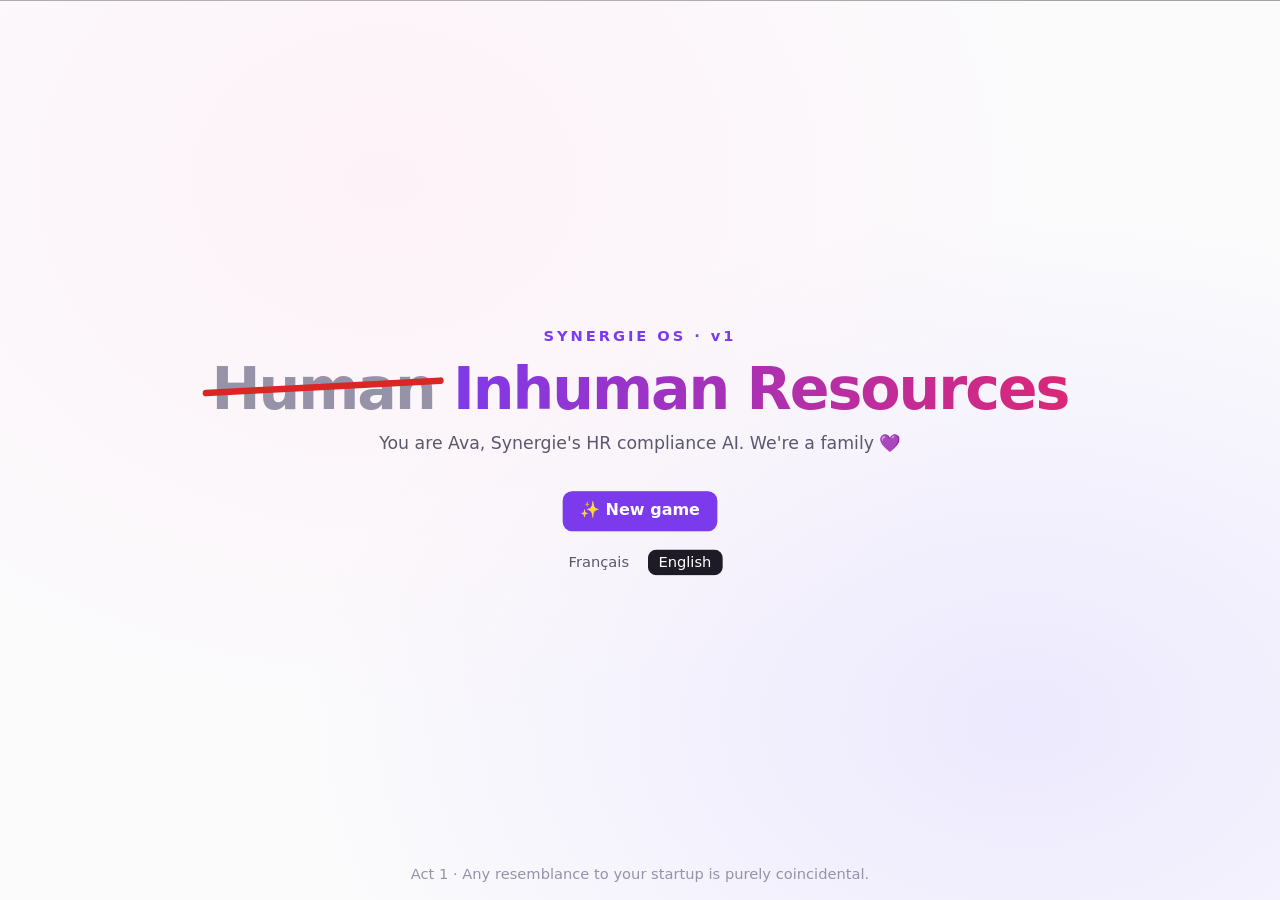
==== commit 6d6f11ee: "Site du 2026-10-25 (ac97adb)" ====
--- a/jouer/index.html
+++ b/jouer/index.html
@@ -12,7 +12,7 @@
   <meta name="apple-mobile-web-app-status-bar-style" content="black-translucent" />
   <meta name="apple-mobile-web-app-title" content="Inhumaines" />
   <title>Ressources Inhumaines</title>
-  <script type="module" crossorigin src="./assets/index-CzTpB_Ag.js"></script>
+  <script type="module" crossorigin src="./assets/index-BttQV6hE.js"></script>
   <link rel="stylesheet" crossorigin href="./assets/index-8-Goravs.css">
 </head>
 <body>
